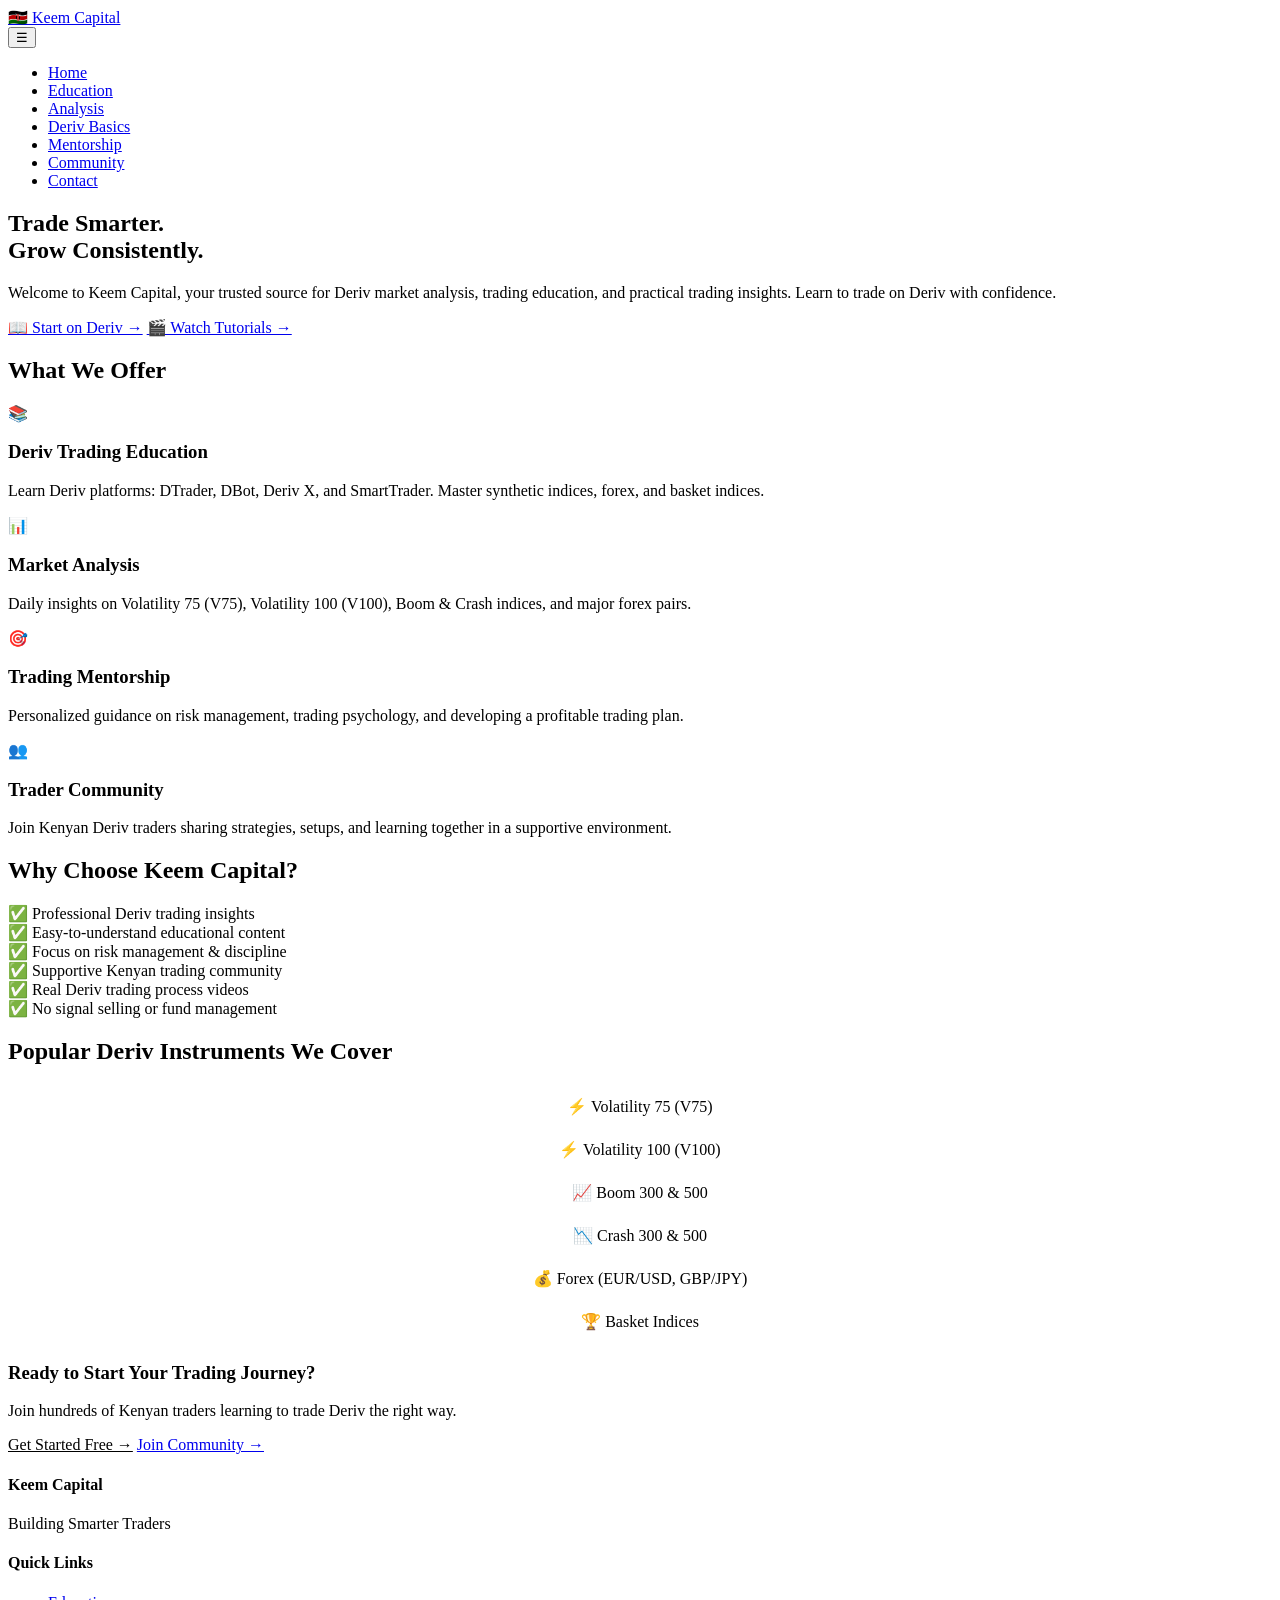
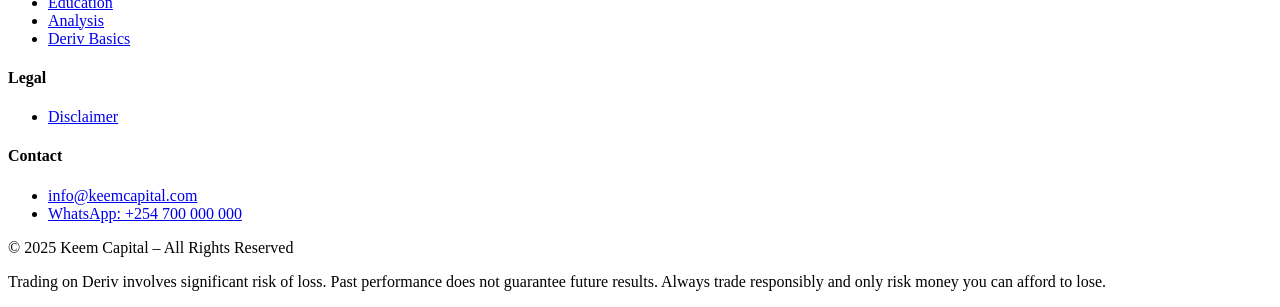
==== index.html @ cbdbe8ed "Create index.html" ====
<!DOCTYPE html>
<html lang="en">
<head>
    <meta charset="UTF-8">
    <meta name="viewport" content="width=device-width, initial-scale=1.0">
    <title>Keem Capital – Trade Smarter. Grow Consistently. | Deriv Trading Education Kenya</title>
    <meta name="description" content="Learn Deriv trading with Keem Capital. Market analysis, trading education, mentorship, and community for Kenyan traders.">
    <link rel="stylesheet" href="styles.css">
</head>
<body>
    <header>
        <div class="container header-flex">
            <div class="logo">
                <a href="index.html">🇰🇪 Keem Capital</a>
            </div>
            <button class="menu-toggle" aria-label="Menu">☰</button>
            <ul class="nav-links">
                <li><a href="index.html" class="active">Home</a></li>
                <li><a href="education.html">Education</a></li>
                <li><a href="market-analysis.html">Analysis</a></li>
                <li><a href="deriv-basics.html">Deriv Basics</a></li>
                <li><a href="mentorship.html">Mentorship</a></li>
                <li><a href="community.html">Community</a></li>
                <li><a href="contact.html">Contact</a></li>
            </ul>
        </div>
    </header>

    <main>
        <section class="hero">
            <div class="container">
                <h1>Trade Smarter.<br>Grow Consistently.</h1>
                <p>Welcome to Keem Capital, your trusted source for Deriv market analysis, trading education, and practical trading insights. Learn to trade on Deriv with confidence.</p>
                <div class="hero-buttons">
                    <a href="deriv-basics.html" class="btn">📖 Start on Deriv →</a>
                    <a href="education.html" class="btn btn-outline">🎬 Watch Tutorials →</a>
                </div>
            </div>
        </section>

        <section class="container">
            <h2 class="section-title">What We Offer</h2>
            <div class="grid">
                <div class="card">
                    <div class="card-icon">📚</div>
                    <h3>Deriv Trading Education</h3>
                    <p>Learn Deriv platforms: DTrader, DBot, Deriv X, and SmartTrader. Master synthetic indices, forex, and basket indices.</p>
                </div>
                <div class="card">
                    <div class="card-icon">📊</div>
                    <h3>Market Analysis</h3>
                    <p>Daily insights on Volatility 75 (V75), Volatility 100 (V100), Boom & Crash indices, and major forex pairs.</p>
                </div>
                <div class="card">
                    <div class="card-icon">🎯</div>
                    <h3>Trading Mentorship</h3>
                    <p>Personalized guidance on risk management, trading psychology, and developing a profitable trading plan.</p>
                </div>
                <div class="card">
                    <div class="card-icon">👥</div>
                    <h3>Trader Community</h3>
                    <p>Join Kenyan Deriv traders sharing strategies, setups, and learning together in a supportive environment.</p>
                </div>
            </div>
        </section>

        <section class="bg-light">
            <div class="container">
                <h2 class="section-title">Why Choose Keem Capital?</h2>
                <div class="features-grid">
                    <div class="feature">✅ Professional Deriv trading insights</div>
                    <div class="feature">✅ Easy-to-understand educational content</div>
                    <div class="feature">✅ Focus on risk management & discipline</div>
                    <div class="feature">✅ Supportive Kenyan trading community</div>
                    <div class="feature">✅ Real Deriv trading process videos</div>
                    <div class="feature">✅ No signal selling or fund management</div>
                </div>
            </div>
        </section>

        <section class="container">
            <h2 class="section-title">Popular Deriv Instruments We Cover</h2>
            <div class="grid" style="grid-template-columns: repeat(auto-fit, minmax(160px, 1fr)); gap: 1rem;">
                <div class="card-small" style="background: var(--bg-light); padding: 0.75rem; border-radius: 2rem; text-align: center;">⚡ Volatility 75 (V75)</div>
                <div class="card-small" style="background: var(--bg-light); padding: 0.75rem; border-radius: 2rem; text-align: center;">⚡ Volatility 100 (V100)</div>
                <div class="card-small" style="background: var(--bg-light); padding: 0.75rem; border-radius: 2rem; text-align: center;">📈 Boom 300 & 500</div>
                <div class="card-small" style="background: var(--bg-light); padding: 0.75rem; border-radius: 2rem; text-align: center;">📉 Crash 300 & 500</div>
                <div class="card-small" style="background: var(--bg-light); padding: 0.75rem; border-radius: 2rem; text-align: center;">💰 Forex (EUR/USD, GBP/JPY)</div>
                <div class="card-small" style="background: var(--bg-light); padding: 0.75rem; border-radius: 2rem; text-align: center;">🏆 Basket Indices</div>
            </div>
        </section>

        <section class="bg-light">
            <div class="container">
                <div class="cta-box" style="background: linear-gradient(135deg, var(--primary-dark), var(--primary));">
                    <h3>Ready to Start Your Trading Journey?</h3>
                    <p>Join hundreds of Kenyan traders learning to trade Deriv the right way.</p>
                    <div class="cta-buttons">
                        <a href="deriv-basics.html" class="btn" style="background: white; color: var(--primary-dark);">Get Started Free →</a>
                        <a href="community.html" class="btn btn-outline">Join Community →</a>
                    </div>
                </div>
            </div>
        </section>
    </main>

    <footer>
        <div class="container">
            <div class="footer-grid">
                <div>
                    <h4>Keem Capital</h4>
                    <p>Building Smarter Traders</p>
                </div>
                <div>
                    <h4>Quick Links</h4>
                    <ul>
                        <li><a href="education.html">Education</a></li>
                        <li><a href="market-analysis.html">Analysis</a></li>
                        <li><a href="deriv-basics.html">Deriv Basics</a></li>
                    </ul>
                </div>
                <div>
                    <h4>Legal</h4>
                    <ul>
                        <li><a href="disclaimer.html">Disclaimer</a></li>
                    </ul>
                </div>
                <div>
                    <h4>Contact</h4>
                    <ul>
                        <li><a href="mailto:info@keemcapital.com">info@keemcapital.com</a></li>
                        <li><a href="https://wa.me/254700000000">WhatsApp: +254 700 000 000</a></li>
                    </ul>
                </div>
            </div>
            <div class="footer-bottom">
                <p>&copy; 2025 Keem Capital – All Rights Reserved</p>
                <p class="disclaimer-small">Trading on Deriv involves significant risk of loss. Past performance does not guarantee future results. Always trade responsibly and only risk money you can afford to lose.</p>
            </div>
        </div>
    </footer>
    <script src="main.js"></script>
</body>
</html>
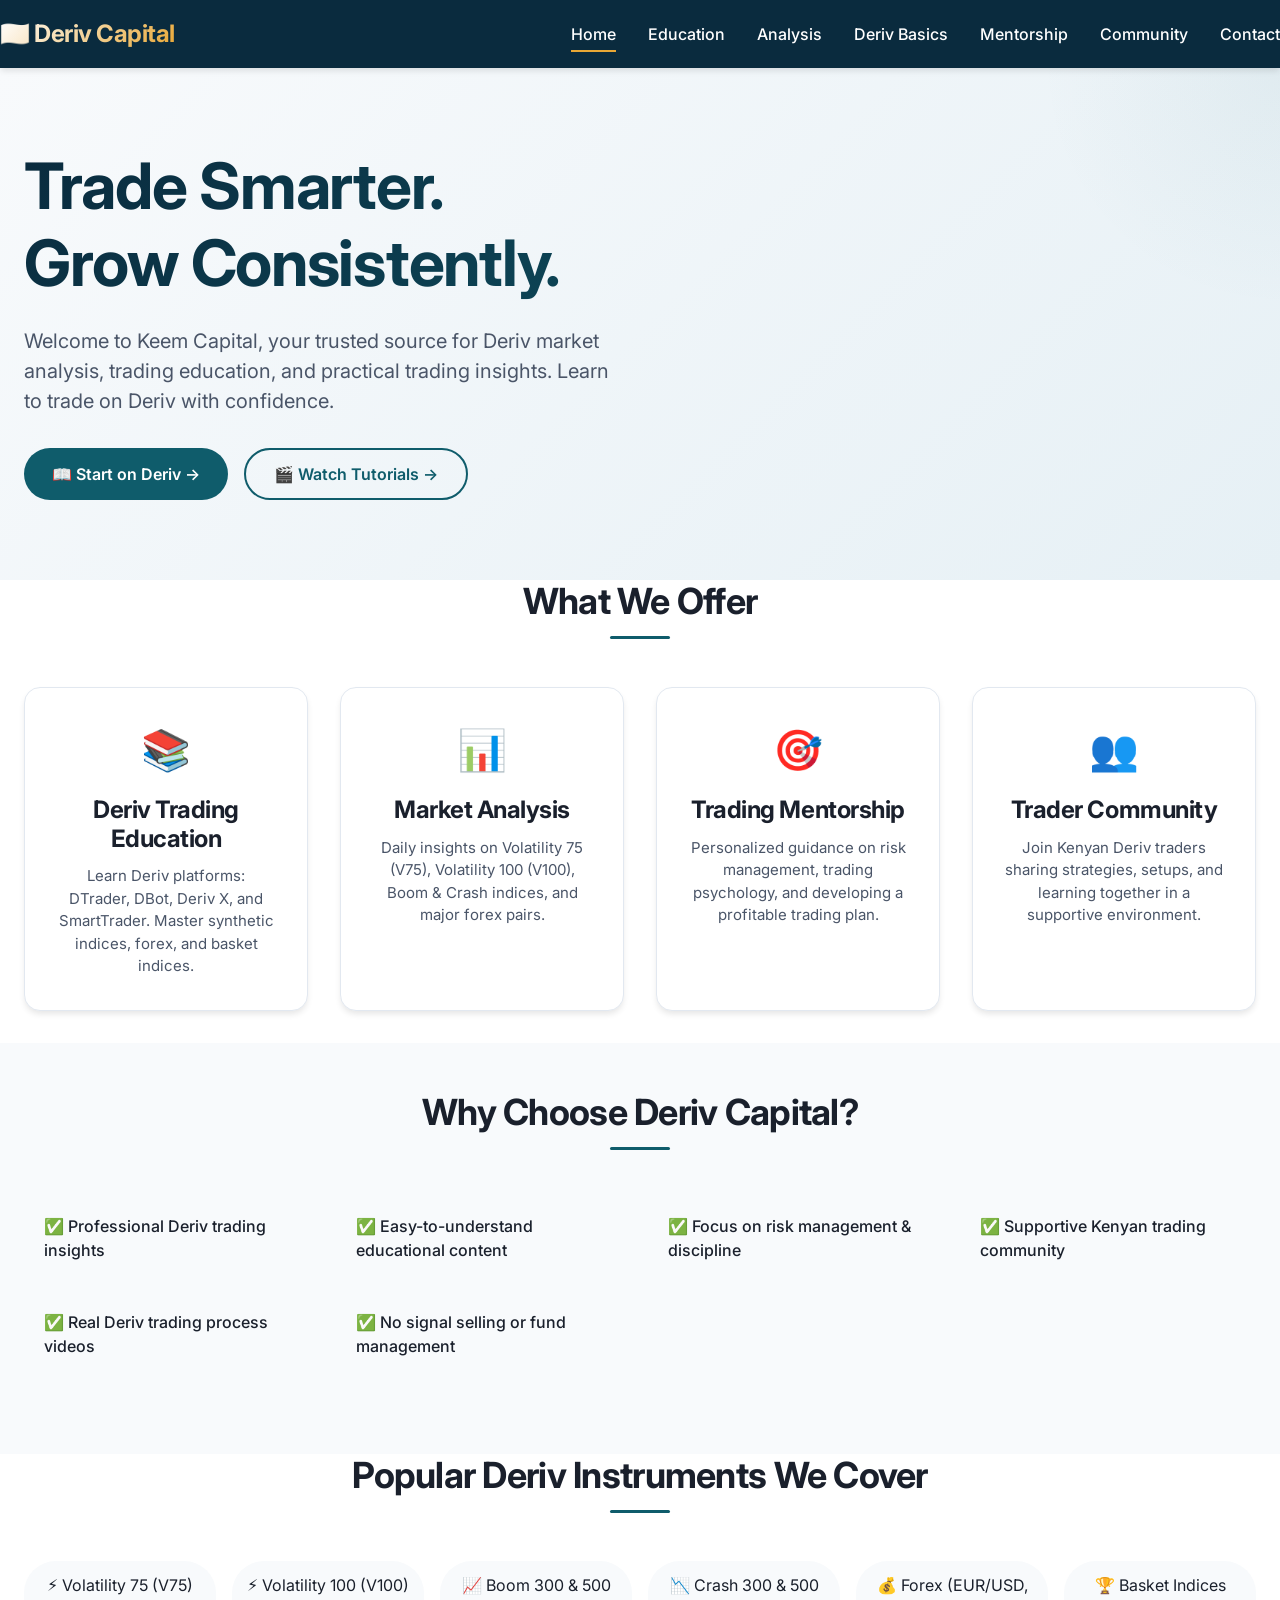
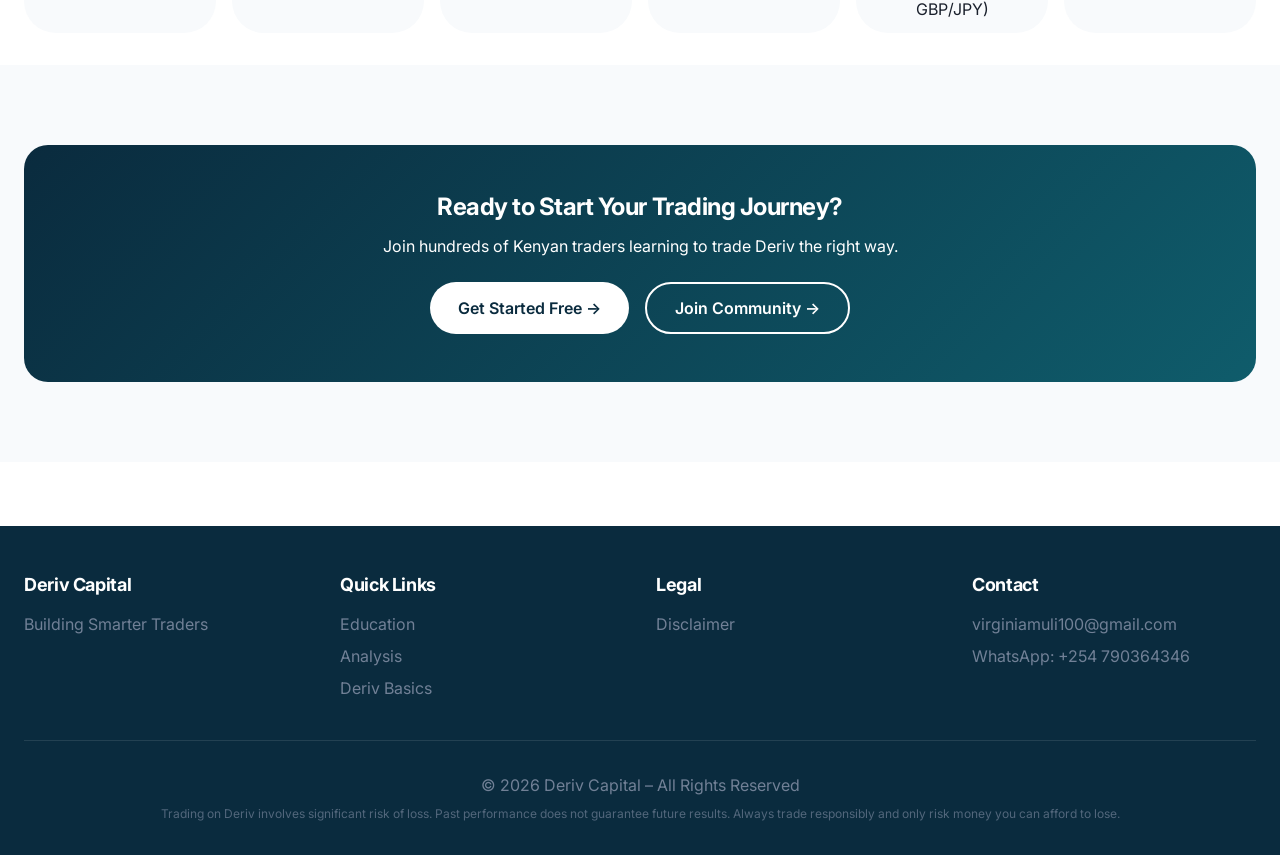
==== commit 23f40789: "Update index.html" ====
--- a/index.html
+++ b/index.html
@@ -3,7 +3,7 @@
 <head>
     <meta charset="UTF-8">
     <meta name="viewport" content="width=device-width, initial-scale=1.0">
-    <title>Keem Capital – Trade Smarter. Grow Consistently. | Deriv Trading Education Kenya</title>
+    <title>Deriv Capital – Trade Smarter. Grow Consistently. | Deriv Trading Education Kenya</title>
     <meta name="description" content="Learn Deriv trading with Keem Capital. Market analysis, trading education, mentorship, and community for Kenyan traders.">
     <link rel="stylesheet" href="styles.css">
 </head>
@@ -11,7 +11,7 @@
     <header>
         <div class="container header-flex">
             <div class="logo">
-                <a href="index.html">🇰🇪 Keem Capital</a>
+                <a href="index.html">🇰🇪 Deriv Capital</a>
             </div>
             <button class="menu-toggle" aria-label="Menu">☰</button>
             <ul class="nav-links">
@@ -66,7 +66,7 @@
 
         <section class="bg-light">
             <div class="container">
-                <h2 class="section-title">Why Choose Keem Capital?</h2>
+                <h2 class="section-title">Why Choose Deriv Capital?</h2>
                 <div class="features-grid">
                     <div class="feature">✅ Professional Deriv trading insights</div>
                     <div class="feature">✅ Easy-to-understand educational content</div>
@@ -108,7 +108,7 @@
         <div class="container">
             <div class="footer-grid">
                 <div>
-                    <h4>Keem Capital</h4>
+                    <h4>Deriv Capital</h4>
                     <p>Building Smarter Traders</p>
                 </div>
                 <div>
@@ -128,13 +128,13 @@
                 <div>
                     <h4>Contact</h4>
                     <ul>
-                        <li><a href="mailto:info@keemcapital.com">info@keemcapital.com</a></li>
-                        <li><a href="https://wa.me/254700000000">WhatsApp: +254 700 000 000</a></li>
+                        <li><a href="mailto:virginiamuli100@gmail.com">virginiamuli100@gmail.com</a></li>
+                        <li><a href="https://wa.me/254790364346">WhatsApp: +254 790364346</a></li>
                     </ul>
                 </div>
             </div>
             <div class="footer-bottom">
-                <p>&copy; 2025 Keem Capital – All Rights Reserved</p>
+                <p>&copy; 2026 Deriv Capital – All Rights Reserved</p>
                 <p class="disclaimer-small">Trading on Deriv involves significant risk of loss. Past performance does not guarantee future results. Always trade responsibly and only risk money you can afford to lose.</p>
             </div>
         </div>
--- a/styles.css
+++ b/styles.css
@@ -0,0 +1,988 @@
+/* ========================================
+   KEEM CAPITAL - COMPLETE STYLESHEET
+   Modern, Responsive, Offline-First Design
+   ======================================== */
+
+/* Import Google Fonts (works offline after first load) */
+@import url('https://fonts.googleapis.com/css2?family=Inter:opsz,wght@14..32,300;14..32,400;14..32,500;14..32,600;14..32,700&display=swap');
+
+/* CSS Variables */
+:root {
+    --primary-dark: #0a2b3e;
+    --primary: #0f5c6b;
+    --primary-light: #1a8a9e;
+    --secondary: #e8a735;
+    --accent: #2c3e50;
+    --text-dark: #1a202c;
+    --text-gray: #4a5568;
+    --text-light: #718096;
+    --bg-light: #f8fafc;
+    --bg-white: #ffffff;
+    --border: #e2e8f0;
+    --success: #10b981;
+    --warning: #f59e0b;
+    --danger: #ef4444;
+    --info: #3b82f6;
+    --shadow-sm: 0 1px 2px 0 rgb(0 0 0 / 0.05);
+    --shadow: 0 4px 6px -1px rgb(0 0 0 / 0.1);
+    --shadow-lg: 0 10px 15px -3px rgb(0 0 0 / 0.1);
+    --radius-sm: 0.5rem;
+    --radius: 1rem;
+    --radius-lg: 1.5rem;
+}
+
+* {
+    margin: 0;
+    padding: 0;
+    box-sizing: border-box;
+}
+
+body {
+    font-family: 'Inter', system-ui, -apple-system, sans-serif;
+    line-height: 1.5;
+    color: var(--text-dark);
+    background: var(--bg-white);
+    scroll-behavior: smooth;
+}
+
+.container {
+    max-width: 1280px;
+    margin: 0 auto;
+    padding: 0 1.5rem;
+}
+
+/* Typography */
+h1, h2, h3, h4 {
+    font-weight: 700;
+    line-height: 1.2;
+    letter-spacing: -0.02em;
+}
+
+h1 { font-size: clamp(2rem, 5vw, 3.5rem); margin-bottom: 1rem; }
+h2 { font-size: clamp(1.5rem, 4vw, 2.25rem); margin-bottom: 1rem; }
+h3 { font-size: clamp(1.25rem, 3vw, 1.5rem); margin-bottom: 0.75rem; }
+h4 { font-size: 1.125rem; margin-bottom: 0.5rem; }
+
+.section-title {
+    text-align: center;
+    margin-bottom: 3rem;
+    position: relative;
+    padding-bottom: 1rem;
+}
+
+.section-title::after {
+    content: '';
+    position: absolute;
+    bottom: 0;
+    left: 50%;
+    transform: translateX(-50%);
+    width: 60px;
+    height: 3px;
+    background: var(--primary);
+    border-radius: 3px;
+}
+
+.subtitle {
+    font-size: 1.125rem;
+    color: var(--text-gray);
+    margin-bottom: 2rem;
+    text-align: center;
+}
+
+/* Header & Navigation */
+header {
+    background: var(--primary-dark);
+    position: sticky;
+    top: 0;
+    z-index: 1000;
+    box-shadow: var(--shadow);
+}
+
+.header-flex {
+    display: flex;
+    justify-content: space-between;
+    align-items: center;
+    padding: 1rem 0;
+    flex-wrap: wrap;
+}
+
+.logo a {
+    color: white;
+    text-decoration: none;
+    font-size: 1.5rem;
+    font-weight: 700;
+    letter-spacing: -0.02em;
+    background: linear-gradient(135deg, #fff, var(--secondary));
+    -webkit-background-clip: text;
+    background-clip: text;
+    color: transparent;
+}
+
+.nav-links {
+    display: flex;
+    gap: 2rem;
+    list-style: none;
+}
+
+.nav-links a {
+    color: white;
+    text-decoration: none;
+    font-weight: 500;
+    transition: all 0.2s ease;
+    padding: 0.5rem 0;
+    position: relative;
+}
+
+.nav-links a::after {
+    content: '';
+    position: absolute;
+    bottom: 0;
+    left: 0;
+    width: 0;
+    height: 2px;
+    background: var(--secondary);
+    transition: width 0.2s ease;
+}
+
+.nav-links a:hover::after,
+.nav-links a.active::after {
+    width: 100%;
+}
+
+.nav-links a:hover {
+    color: var(--secondary);
+}
+
+.menu-toggle {
+    display: none;
+    background: none;
+    border: none;
+    color: white;
+    font-size: 1.75rem;
+    cursor: pointer;
+    transition: transform 0.2s;
+}
+
+.menu-toggle:hover {
+    transform: scale(1.1);
+}
+
+/* Buttons */
+.btn {
+    display: inline-flex;
+    align-items: center;
+    gap: 0.5rem;
+    background: var(--primary);
+    color: white;
+    padding: 0.75rem 1.75rem;
+    border-radius: 9999px;
+    text-decoration: none;
+    font-weight: 600;
+    transition: all 0.2s ease;
+    border: none;
+    cursor: pointer;
+}
+
+.btn:hover {
+    background: var(--primary-light);
+    transform: translateY(-2px);
+    box-shadow: var(--shadow-lg);
+}
+
+.btn-outline {
+    background: transparent;
+    border: 2px solid var(--primary);
+    color: var(--primary);
+}
+
+.btn-outline:hover {
+    background: var(--primary);
+    color: white;
+}
+
+.btn-small {
+    padding: 0.5rem 1.25rem;
+    font-size: 0.875rem;
+}
+
+/* Hero Section */
+.hero {
+    background: linear-gradient(135deg, var(--bg-light) 0%, #e6f0f5 100%);
+    padding: 5rem 0;
+    position: relative;
+    overflow: hidden;
+}
+
+.hero::before {
+    content: '';
+    position: absolute;
+    top: -50%;
+    right: -20%;
+    width: 500px;
+    height: 500px;
+    background: radial-gradient(circle, rgba(15,92,107,0.05) 0%, transparent 70%);
+    border-radius: 50%;
+}
+
+.hero .container {
+    position: relative;
+    z-index: 1;
+}
+
+.hero h1 {
+    font-size: clamp(2rem, 6vw, 4rem);
+    margin-bottom: 1.5rem;
+    background: linear-gradient(135deg, var(--primary-dark), var(--primary));
+    -webkit-background-clip: text;
+    background-clip: text;
+    color: transparent;
+}
+
+.hero p {
+    font-size: 1.25rem;
+    max-width: 600px;
+    margin-bottom: 2rem;
+    color: var(--text-gray);
+}
+
+.hero-buttons {
+    display: flex;
+    gap: 1rem;
+    flex-wrap: wrap;
+}
+
+/* Cards Grid */
+.grid {
+    display: grid;
+    grid-template-columns: repeat(auto-fit, minmax(280px, 1fr));
+    gap: 2rem;
+    margin: 2rem 0;
+}
+
+.card {
+    background: var(--bg-white);
+    padding: 2rem;
+    border-radius: var(--radius);
+    box-shadow: var(--shadow);
+    border: 1px solid var(--border);
+    transition: all 0.3s ease;
+    text-align: center;
+}
+
+.card:hover {
+    transform: translateY(-8px);
+    box-shadow: var(--shadow-lg);
+}
+
+.card-icon {
+    font-size: 2.5rem;
+    margin-bottom: 1rem;
+}
+
+.card h3 {
+    margin-bottom: 0.75rem;
+}
+
+.card p {
+    color: var(--text-gray);
+    font-size: 0.9375rem;
+}
+
+/* Features Grid */
+.features-grid {
+    display: grid;
+    grid-template-columns: repeat(auto-fit, minmax(250px, 1fr));
+    gap: 1rem;
+    margin: 2rem 0;
+}
+
+.feature {
+    background: var(--bg-light);
+    padding: 1rem 1.25rem;
+    border-radius: var(--radius-sm);
+    font-weight: 500;
+    display: flex;
+    align-items: center;
+    gap: 0.75rem;
+}
+
+/* Video Grid */
+.video-grid {
+    display: grid;
+    grid-template-columns: repeat(auto-fill, minmax(320px, 1fr));
+    gap: 2rem;
+    margin: 2rem 0;
+}
+
+.video-card {
+    background: var(--bg-white);
+    border-radius: var(--radius);
+    overflow: hidden;
+    box-shadow: var(--shadow);
+    transition: all 0.3s ease;
+    border: 1px solid var(--border);
+}
+
+.video-card:hover {
+    transform: translateY(-4px);
+    box-shadow: var(--shadow-lg);
+}
+
+.video-card iframe {
+    width: 100%;
+    aspect-ratio: 9 / 16;
+    border: none;
+    background: #000;
+}
+
+.video-card .caption {
+    padding: 1.25rem;
+}
+
+.video-card .caption strong {
+    display: block;
+    margin-bottom: 0.5rem;
+    color: var(--primary-dark);
+}
+
+.video-card .caption p {
+    font-size: 0.875rem;
+    color: var(--text-gray);
+}
+
+/* Blog Posts */
+.blog-list {
+    margin: 2rem 0;
+}
+
+.blog-post {
+    background: var(--bg-light);
+    padding: 1.5rem;
+    border-radius: var(--radius);
+    margin-bottom: 1.5rem;
+    border-left: 4px solid var(--primary);
+    transition: all 0.2s ease;
+}
+
+.blog-post:hover {
+    box-shadow: var(--shadow);
+}
+
+.post-date {
+    font-size: 0.75rem;
+    color: var(--text-light);
+    text-transform: uppercase;
+    letter-spacing: 1px;
+    margin-bottom: 0.5rem;
+}
+
+.post-tags {
+    display: flex;
+    gap: 0.5rem;
+    flex-wrap: wrap;
+    margin: 0.75rem 0;
+}
+
+.post-tags span {
+    background: var(--border);
+    padding: 0.25rem 0.75rem;
+    border-radius: 9999px;
+    font-size: 0.75rem;
+    font-weight: 500;
+}
+
+.read-more {
+    background: none;
+    border: none;
+    color: var(--primary);
+    font-weight: 600;
+    cursor: pointer;
+    padding: 0;
+    font-size: 0.875rem;
+}
+
+.full-content {
+    margin-top: 1rem;
+    padding-top: 1rem;
+    border-top: 1px solid var(--border);
+}
+
+/* Deriv Basics Page */
+.toc {
+    background: var(--bg-light);
+    padding: 1.5rem 2rem;
+    border-radius: var(--radius);
+    margin-bottom: 2rem;
+}
+
+.toc ul {
+    margin-left: 1.5rem;
+    margin-top: 0.5rem;
+}
+
+.toc a {
+    color: var(--primary);
+    text-decoration: none;
+}
+
+.instruments-guide,
+.compare {
+    display: grid;
+    grid-template-columns: repeat(auto-fit, minmax(280px, 1fr));
+    gap: 1.5rem;
+    margin: 2rem 0;
+}
+
+.instrument,
+.compare-card {
+    background: var(--bg-light);
+    padding: 1.5rem;
+    border-radius: var(--radius);
+    border: 1px solid var(--border);
+}
+
+.instrument ul,
+.compare-card ul {
+    margin-left: 1.25rem;
+    margin-top: 0.75rem;
+}
+
+.risk-rules {
+    margin: 2rem 0;
+}
+
+.rule {
+    display: flex;
+    align-items: flex-start;
+    gap: 1rem;
+    margin-bottom: 1rem;
+    padding: 1rem;
+    background: var(--bg-light);
+    border-radius: var(--radius-sm);
+}
+
+.rule-number {
+    background: var(--primary);
+    color: white;
+    width: 36px;
+    height: 36px;
+    border-radius: 50%;
+    display: flex;
+    align-items: center;
+    justify-content: center;
+    font-weight: bold;
+    flex-shrink: 0;
+}
+
+.steps {
+    margin: 2rem 0;
+}
+
+.step {
+    display: flex;
+    align-items: center;
+    gap: 1rem;
+    margin-bottom: 1rem;
+    padding: 1rem;
+    background: var(--bg-light);
+    border-radius: var(--radius-sm);
+}
+
+.step-num {
+    background: var(--primary-dark);
+    color: white;
+    width: 40px;
+    height: 40px;
+    border-radius: 50%;
+    display: flex;
+    align-items: center;
+    justify-content: center;
+    font-weight: bold;
+    font-size: 1.125rem;
+}
+
+/* Mentorship Page */
+.mentorship-grid {
+    display: grid;
+    grid-template-columns: 2fr 1fr;
+    gap: 2rem;
+    margin: 2rem 0;
+}
+
+.learning-list {
+    list-style: none;
+    margin: 1.5rem 0;
+}
+
+.learning-list li {
+    padding: 0.75rem 0;
+    border-bottom: 1px solid var(--border);
+    display: flex;
+    align-items: center;
+    gap: 0.75rem;
+}
+
+.format-boxes {
+    display: grid;
+    grid-template-columns: repeat(auto-fit, minmax(160px, 1fr));
+    gap: 1rem;
+    margin: 1.5rem 0;
+}
+
+.format {
+    background: var(--bg-light);
+    padding: 1.25rem;
+    border-radius: var(--radius-sm);
+    text-align: center;
+}
+
+.price-cards {
+    display: grid;
+    grid-template-columns: repeat(auto-fit, minmax(220px, 1fr));
+    gap: 1.5rem;
+    margin: 2rem 0;
+}
+
+.price-card {
+    background: var(--bg-light);
+    padding: 1.75rem;
+    border-radius: var(--radius);
+    text-align: center;
+    transition: all 0.3s ease;
+}
+
+.price-card:hover {
+    transform: translateY(-4px);
+}
+
+.price-card.featured {
+    border: 2px solid var(--primary);
+    background: linear-gradient(135deg, #fff, #f0fafc);
+    position: relative;
+}
+
+.price-card.featured::before {
+    content: 'BEST VALUE';
+    position: absolute;
+    top: -12px;
+    left: 50%;
+    transform: translateX(-50%);
+    background: var(--secondary);
+    color: var(--primary-dark);
+    padding: 0.25rem 1rem;
+    border-radius: 9999px;
+    font-size: 0.75rem;
+    font-weight: bold;
+}
+
+.price {
+    font-size: 2rem;
+    font-weight: 700;
+    color: var(--primary);
+    margin: 1rem 0;
+}
+
+.mentorship-sidebar {
+    background: var(--bg-light);
+    padding: 1.5rem;
+    border-radius: var(--radius);
+    align-self: start;
+    position: sticky;
+    top: 100px;
+}
+
+.testimonial {
+    font-style: italic;
+    padding: 1.25rem;
+    background: white;
+    border-radius: var(--radius-sm);
+    margin-bottom: 1.5rem;
+    border-left: 3px solid var(--primary);
+}
+
+.testimonial-author {
+    font-style: normal;
+    font-weight: 600;
+    margin-top: 0.75rem;
+    color: var(--primary);
+}
+
+.faq details {
+    margin-bottom: 0.75rem;
+    padding: 0.75rem;
+    background: white;
+    border-radius: var(--radius-sm);
+}
+
+.faq summary {
+    font-weight: 600;
+    cursor: pointer;
+}
+
+/* Community Page */
+.community-banner {
+    background: linear-gradient(135deg, var(--primary-dark), var(--primary));
+    color: white;
+    padding: 3rem 2rem;
+    border-radius: var(--radius-lg);
+    text-align: center;
+    margin: 2rem 0;
+}
+
+.community-platforms {
+    display: grid;
+    grid-template-columns: repeat(auto-fit, minmax(320px, 1fr));
+    gap: 2rem;
+    margin: 2rem 0;
+}
+
+.platform-card {
+    background: var(--bg-light);
+    padding: 2rem;
+    border-radius: var(--radius);
+    text-align: center;
+    transition: all 0.3s ease;
+}
+
+.platform-card:hover {
+    transform: translateY(-4px);
+    box-shadow: var(--shadow-lg);
+}
+
+.platform-icon {
+    font-size: 3rem;
+    margin-bottom: 1rem;
+}
+
+.platform-features {
+    display: flex;
+    flex-wrap: wrap;
+    gap: 0.5rem;
+    justify-content: center;
+    margin: 1.25rem 0;
+}
+
+.platform-features span {
+    background: white;
+    padding: 0.25rem 0.75rem;
+    border-radius: 9999px;
+    font-size: 0.75rem;
+    font-weight: 500;
+    color: var(--primary-dark);
+}
+
+.community-rules {
+    background: var(--bg-light);
+    padding: 2rem;
+    border-radius: var(--radius);
+    margin: 2rem 0;
+}
+
+.community-rules ul {
+    margin-left: 1.5rem;
+    margin-top: 1rem;
+}
+
+.community-rules li {
+    margin: 0.75rem 0;
+}
+
+/* Contact Page */
+.contact-grid {
+    display: grid;
+    grid-template-columns: 1fr 1fr;
+    gap: 2rem;
+    margin: 2rem 0;
+}
+
+.contact-info-box {
+    background: var(--bg-light);
+    padding: 2rem;
+    border-radius: var(--radius);
+}
+
+.contact-method {
+    display: flex;
+    gap: 1rem;
+    margin-bottom: 1.5rem;
+    padding-bottom: 1.5rem;
+    border-bottom: 1px solid var(--border);
+}
+
+.contact-method:last-child {
+    border-bottom: none;
+    margin-bottom: 0;
+    padding-bottom: 0;
+}
+
+.contact-icon {
+    font-size: 1.75rem;
+}
+
+.contact-note {
+    font-size: 0.75rem;
+    color: var(--text-light);
+    margin-top: 0.25rem;
+}
+
+.contact-form-box {
+    background: var(--bg-light);
+    padding: 2rem;
+    border-radius: var(--radius);
+}
+
+.contact-form-box input,
+.contact-form-box select,
+.contact-form-box textarea {
+    width: 100%;
+    padding: 0.875rem;
+    margin-bottom: 1rem;
+    border: 1px solid var(--border);
+    border-radius: var(--radius-sm);
+    font-family: inherit;
+    transition: border-color 0.2s;
+}
+
+.contact-form-box input:focus,
+.contact-form-box select:focus,
+.contact-form-box textarea:focus {
+    outline: none;
+    border-color: var(--primary);
+}
+
+.form-note {
+    font-size: 0.75rem;
+    color: var(--text-light);
+    text-align: center;
+    margin-top: 1rem;
+}
+
+/* Alerts */
+.alert {
+    padding: 1rem 1.25rem;
+    border-radius: var(--radius-sm);
+    margin: 1.5rem 0;
+    display: flex;
+    align-items: flex-start;
+    gap: 0.75rem;
+}
+
+.alert-info {
+    background: #e0f2fe;
+    border-left: 4px solid var(--info);
+}
+
+.alert-warning {
+    background: #fef3c7;
+    border-left: 4px solid var(--warning);
+}
+
+.alert-success {
+    background: #d1fae5;
+    border-left: 4px solid var(--success);
+}
+
+/* CTA Box */
+.cta-box {
+    text-align: center;
+    background: linear-gradient(135deg, var(--primary-dark), var(--primary));
+    color: white;
+    padding: 3rem 2rem;
+    border-radius: var(--radius-lg);
+    margin: 2rem 0;
+}
+
+.cta-box h3 {
+    color: white;
+}
+
+.cta-buttons {
+    display: flex;
+    gap: 1rem;
+    justify-content: center;
+    flex-wrap: wrap;
+    margin-top: 1.5rem;
+}
+
+.cta-box .btn-outline {
+    border-color: white;
+    color: white;
+}
+
+.cta-box .btn-outline:hover {
+    background: white;
+    color: var(--primary);
+}
+
+/* Disclaimer Page */
+.legal-page {
+    max-width: 900px;
+}
+
+.legal-page section {
+    margin-bottom: 2rem;
+}
+
+.legal-page h2 {
+    font-size: 1.5rem;
+    margin-bottom: 1rem;
+}
+
+.risk-box {
+    background: var(--warning);
+    color: var(--primary-dark);
+    padding: 1rem;
+    border-radius: var(--radius-sm);
+    margin: 1rem 0;
+    font-weight: 500;
+}
+
+.acknowledge {
+    background: var(--bg-light);
+    padding: 1.5rem;
+    border-radius: var(--radius);
+    text-align: center;
+    margin-top: 2rem;
+}
+
+/* Footer */
+footer {
+    background: var(--primary-dark);
+    color: var(--text-light);
+    padding: 3rem 0 2rem;
+    margin-top: 4rem;
+}
+
+.footer-grid {
+    display: grid;
+    grid-template-columns: repeat(auto-fit, minmax(200px, 1fr));
+    gap: 2rem;
+    margin-bottom: 2rem;
+}
+
+.footer-grid h4 {
+    color: white;
+    margin-bottom: 1rem;
+}
+
+.footer-grid ul {
+    list-style: none;
+}
+
+.footer-grid li {
+    margin-bottom: 0.5rem;
+}
+
+.footer-grid a {
+    color: var(--text-light);
+    text-decoration: none;
+    transition: color 0.2s;
+}
+
+.footer-grid a:hover {
+    color: var(--secondary);
+}
+
+.footer-bottom {
+    text-align: center;
+    padding-top: 2rem;
+    border-top: 1px solid rgba(255,255,255,0.1);
+}
+
+.disclaimer-small {
+    font-size: 0.75rem;
+    opacity: 0.7;
+    margin-top: 0.5rem;
+}
+
+/* Background variations */
+.bg-light {
+    background: var(--bg-light);
+    padding: 3rem 0;
+}
+
+/* Responsive Design */
+@media (max-width: 768px) {
+    .container {
+        padding: 0 1rem;
+    }
+    
+    .menu-toggle {
+        display: block;
+    }
+    
+    .nav-links {
+        display: none;
+        width: 100%;
+        flex-direction: column;
+        gap: 1rem;
+        padding: 1rem 0;
+        text-align: center;
+    }
+    
+    .nav-links.show {
+        display: flex;
+    }
+    
+    .mentorship-grid,
+    .contact-grid {
+        grid-template-columns: 1fr;
+    }
+    
+    .hero {
+        padding: 3rem 0;
+        text-align: center;
+    }
+    
+    .hero p {
+        margin-left: auto;
+        margin-right: auto;
+    }
+    
+    .hero-buttons {
+        justify-content: center;
+    }
+    
+    .video-grid {
+        grid-template-columns: 1fr;
+    }
+    
+    .price-cards {
+        grid-template-columns: 1fr;
+    }
+    
+    .feature {
+        font-size: 0.875rem;
+    }
+}
+
+@media (max-width: 480px) {
+    .btn {
+        padding: 0.6rem 1.25rem;
+        font-size: 0.875rem;
+    }
+    
+    .card {
+        padding: 1.25rem;
+    }
+    
+    .section-title {
+        margin-bottom: 2rem;
+    }
+}
+
+/* Animation Classes */
+@keyframes fadeInUp {
+    from {
+        opacity: 0;
+        transform: translateY(20px);
+    }
+    to {
+        opacity: 1;
+        transform: translateY(0);
+    }
+}
+
+.card, .video-card, .blog-post {
+    animation: fadeInUp 0.5s ease forwards;
+}
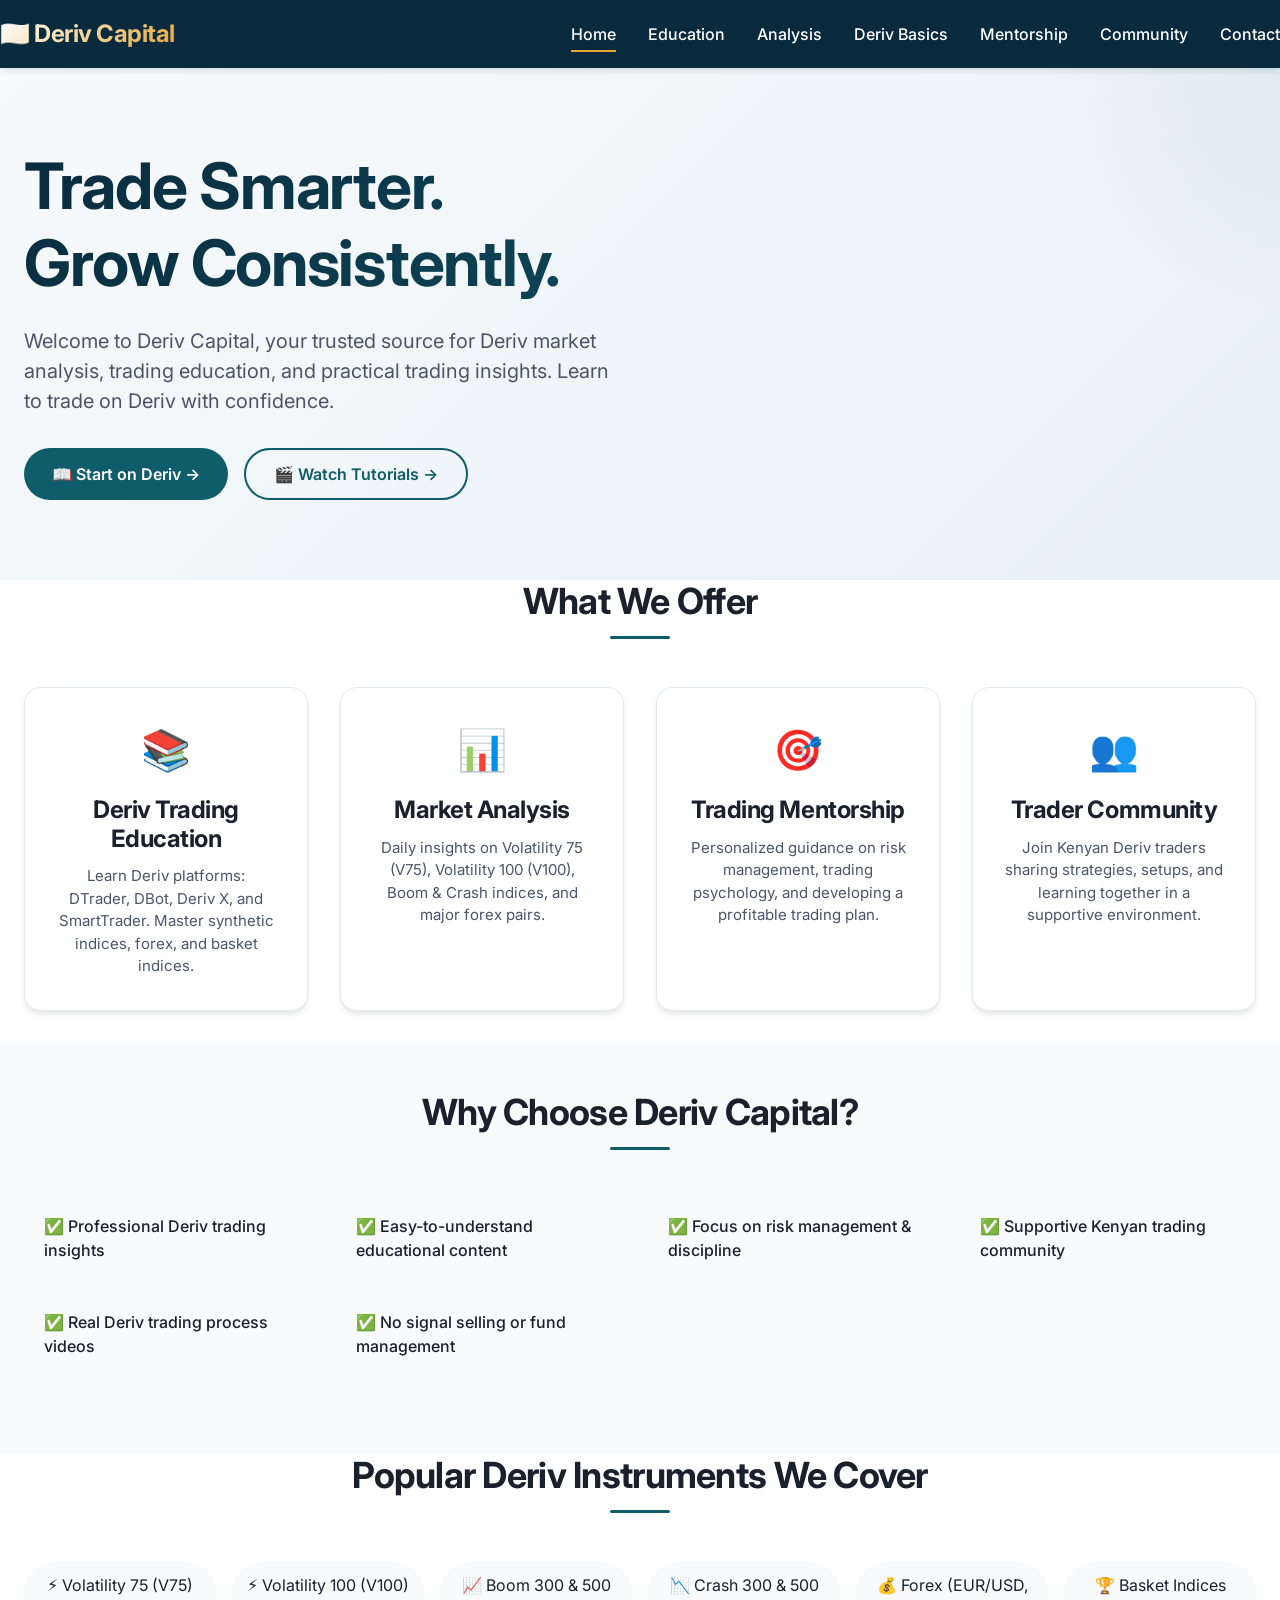
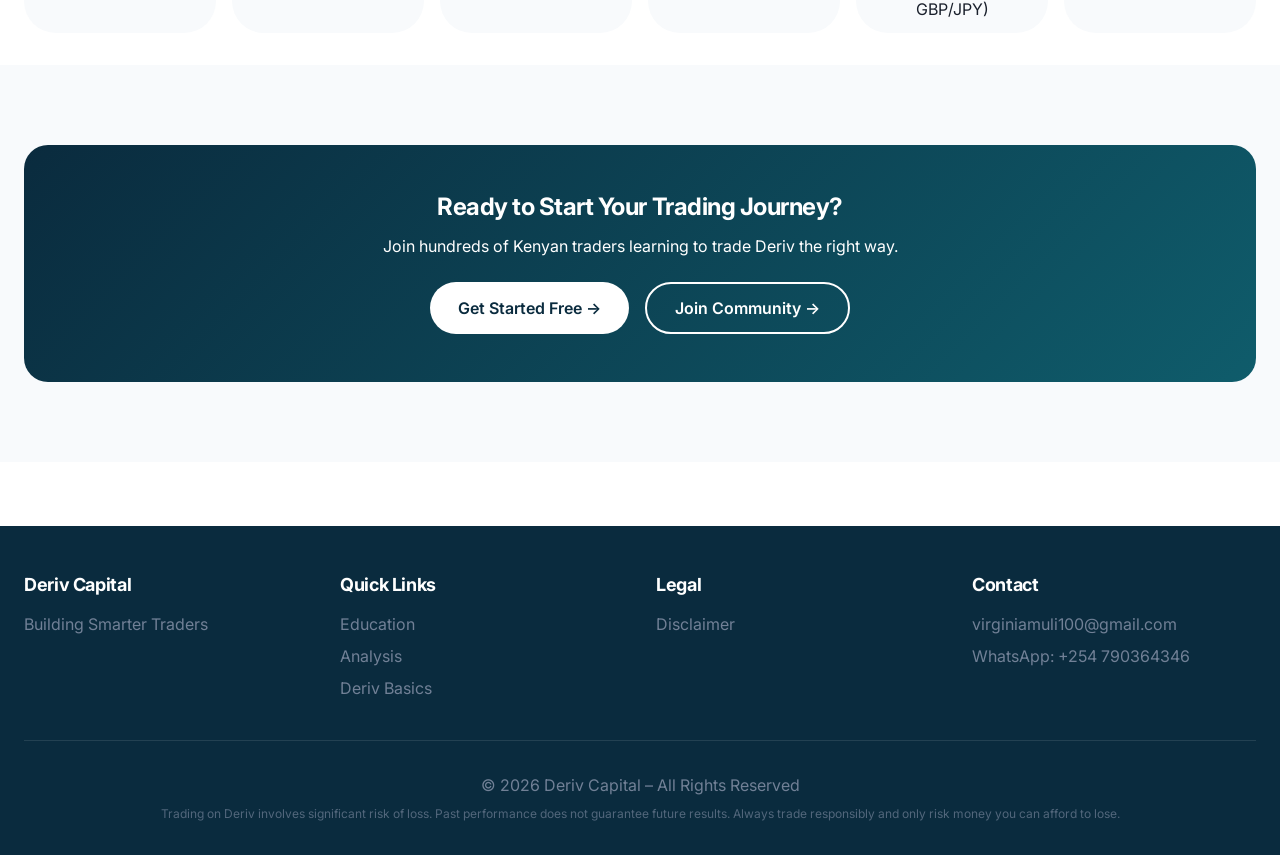
==== commit 4331abf6: "Update index.html" ====
--- a/index.html
+++ b/index.html
@@ -30,7 +30,7 @@
         <section class="hero">
             <div class="container">
                 <h1>Trade Smarter.<br>Grow Consistently.</h1>
-                <p>Welcome to Keem Capital, your trusted source for Deriv market analysis, trading education, and practical trading insights. Learn to trade on Deriv with confidence.</p>
+                <p>Welcome to Deriv Capital, your trusted source for Deriv market analysis, trading education, and practical trading insights. Learn to trade on Deriv with confidence.</p>
                 <div class="hero-buttons">
                     <a href="deriv-basics.html" class="btn">📖 Start on Deriv →</a>
                     <a href="education.html" class="btn btn-outline">🎬 Watch Tutorials →</a>
--- a/styles.css
+++ b/styles.css
@@ -1,12 +1,6 @@
-/* ========================================
-   KEEM CAPITAL - COMPLETE STYLESHEET
-   Modern, Responsive, Offline-First Design
-   ======================================== */
-
-/* Import Google Fonts (works offline after first load) */
+
 @import url('https://fonts.googleapis.com/css2?family=Inter:opsz,wght@14..32,300;14..32,400;14..32,500;14..32,600;14..32,700&display=swap');
 
-/* CSS Variables */
 :root {
     --primary-dark: #0a2b3e;
     --primary: #0f5c6b;
@@ -51,7 +45,7 @@
     padding: 0 1.5rem;
 }
 
-/* Typography */
+
 h1, h2, h3, h4 {
     font-weight: 700;
     line-height: 1.2;
@@ -89,7 +83,6 @@
     text-align: center;
 }
 
-/* Header & Navigation */
 header {
     background: var(--primary-dark);
     position: sticky;
@@ -167,7 +160,7 @@
     transform: scale(1.1);
 }
 
-/* Buttons */
+
 .btn {
     display: inline-flex;
     align-items: center;
@@ -205,7 +198,7 @@
     font-size: 0.875rem;
 }
 
-/* Hero Section */
+
 .hero {
     background: linear-gradient(135deg, var(--bg-light) 0%, #e6f0f5 100%);
     padding: 5rem 0;
@@ -251,7 +244,7 @@
     flex-wrap: wrap;
 }
 
-/* Cards Grid */
+
 .grid {
     display: grid;
     grid-template-columns: repeat(auto-fit, minmax(280px, 1fr));
@@ -288,7 +281,7 @@
     font-size: 0.9375rem;
 }
 
-/* Features Grid */
+
 .features-grid {
     display: grid;
     grid-template-columns: repeat(auto-fit, minmax(250px, 1fr));
@@ -306,7 +299,7 @@
     gap: 0.75rem;
 }
 
-/* Video Grid */
+
 .video-grid {
     display: grid;
     grid-template-columns: repeat(auto-fill, minmax(320px, 1fr));
@@ -350,7 +343,7 @@
     color: var(--text-gray);
 }
 
-/* Blog Posts */
+
 .blog-list {
     margin: 2rem 0;
 }
@@ -407,7 +400,6 @@
     border-top: 1px solid var(--border);
 }
 
-/* Deriv Basics Page */
 .toc {
     background: var(--bg-light);
     padding: 1.5rem 2rem;
@@ -501,7 +493,7 @@
     font-size: 1.125rem;
 }
 
-/* Mentorship Page */
+
 .mentorship-grid {
     display: grid;
     grid-template-columns: 2fr 1fr;
@@ -619,7 +611,7 @@
     cursor: pointer;
 }
 
-/* Community Page */
+
 .community-banner {
     background: linear-gradient(135deg, var(--primary-dark), var(--primary));
     color: white;
@@ -687,7 +679,7 @@
     margin: 0.75rem 0;
 }
 
-/* Contact Page */
+
 .contact-grid {
     display: grid;
     grid-template-columns: 1fr 1fr;
@@ -757,7 +749,7 @@
     margin-top: 1rem;
 }
 
-/* Alerts */
+
 .alert {
     padding: 1rem 1.25rem;
     border-radius: var(--radius-sm);
@@ -782,7 +774,7 @@
     border-left: 4px solid var(--success);
 }
 
-/* CTA Box */
+
 .cta-box {
     text-align: center;
     background: linear-gradient(135deg, var(--primary-dark), var(--primary));
@@ -814,7 +806,7 @@
     color: var(--primary);
 }
 
-/* Disclaimer Page */
+
 .legal-page {
     max-width: 900px;
 }
@@ -845,7 +837,7 @@
     margin-top: 2rem;
 }
 
-/* Footer */
+
 footer {
     background: var(--primary-dark);
     color: var(--text-light);
@@ -895,13 +887,13 @@
     margin-top: 0.5rem;
 }
 
-/* Background variations */
+
 .bg-light {
     background: var(--bg-light);
     padding: 3rem 0;
 }
 
-/* Responsive Design */
+
 @media (max-width: 768px) {
     .container {
         padding: 0 1rem;
@@ -971,7 +963,7 @@
     }
 }
 
-/* Animation Classes */
+
 @keyframes fadeInUp {
     from {
         opacity: 0;
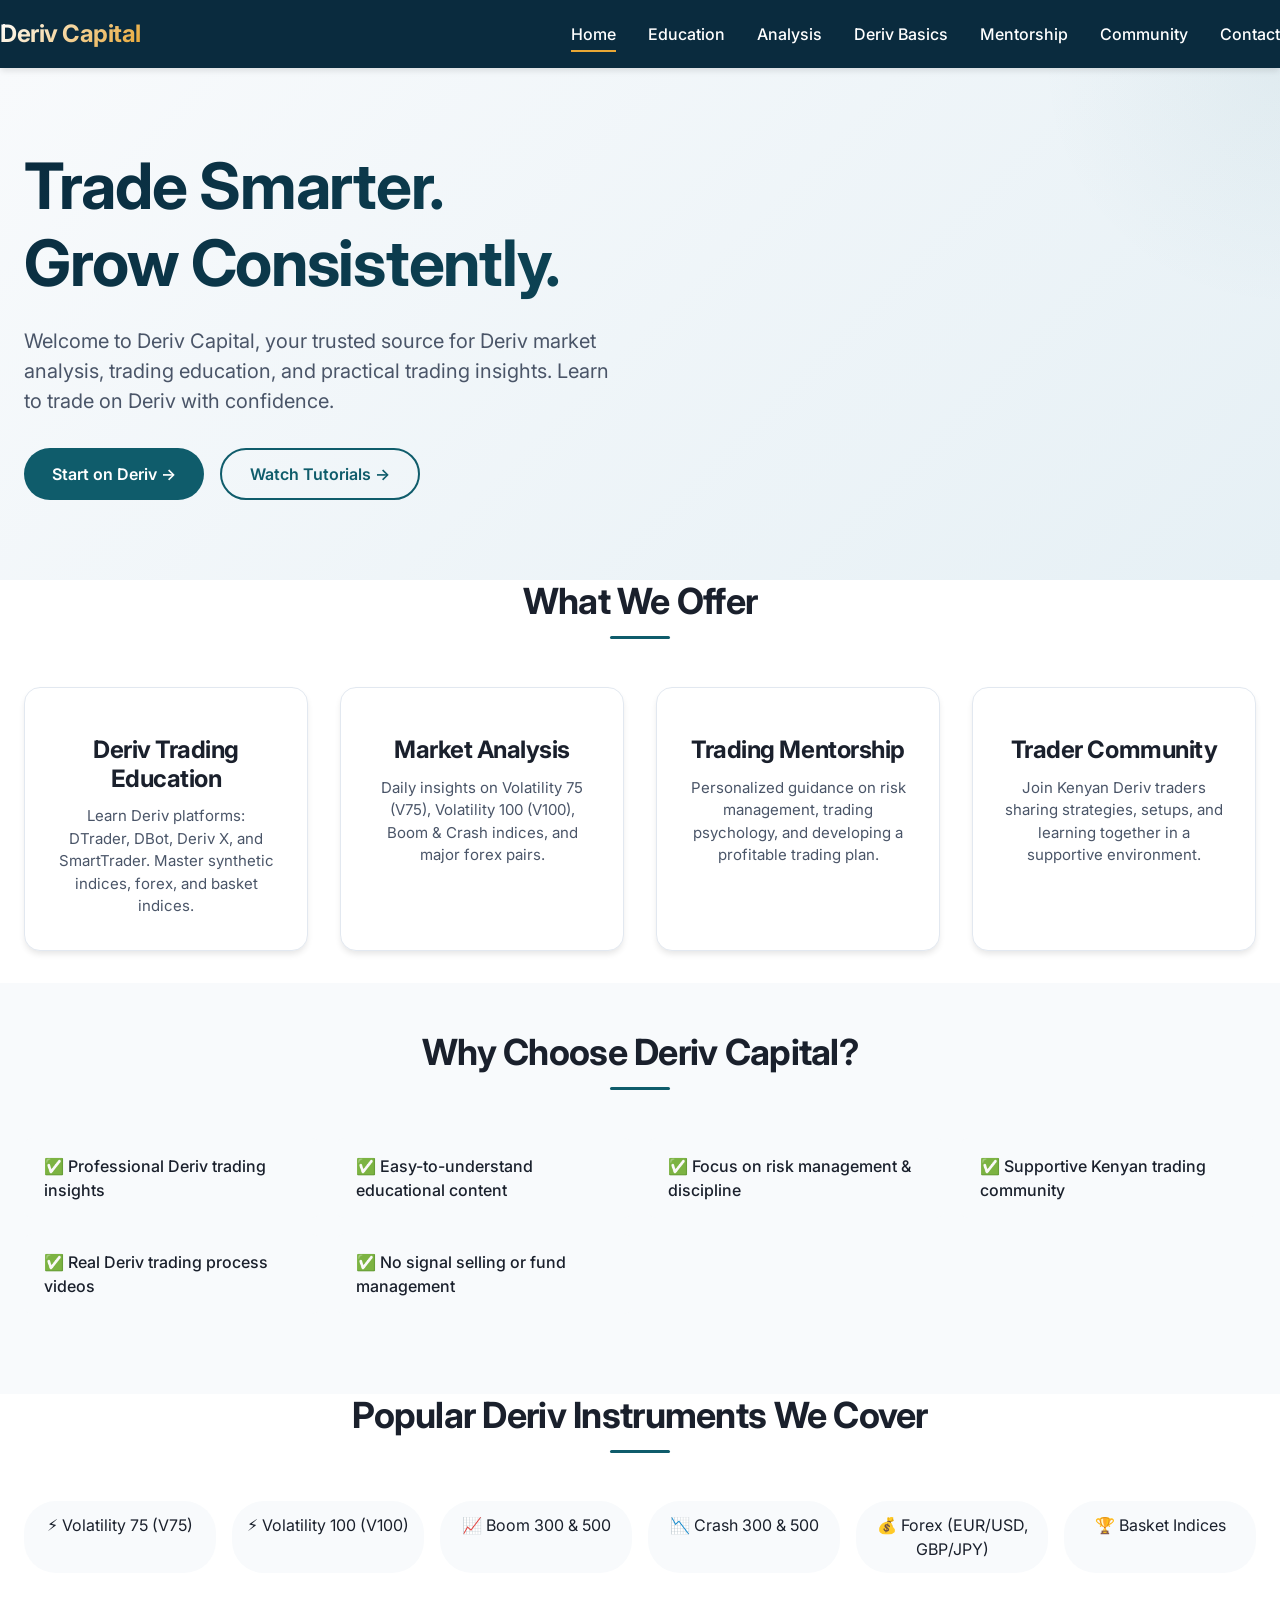
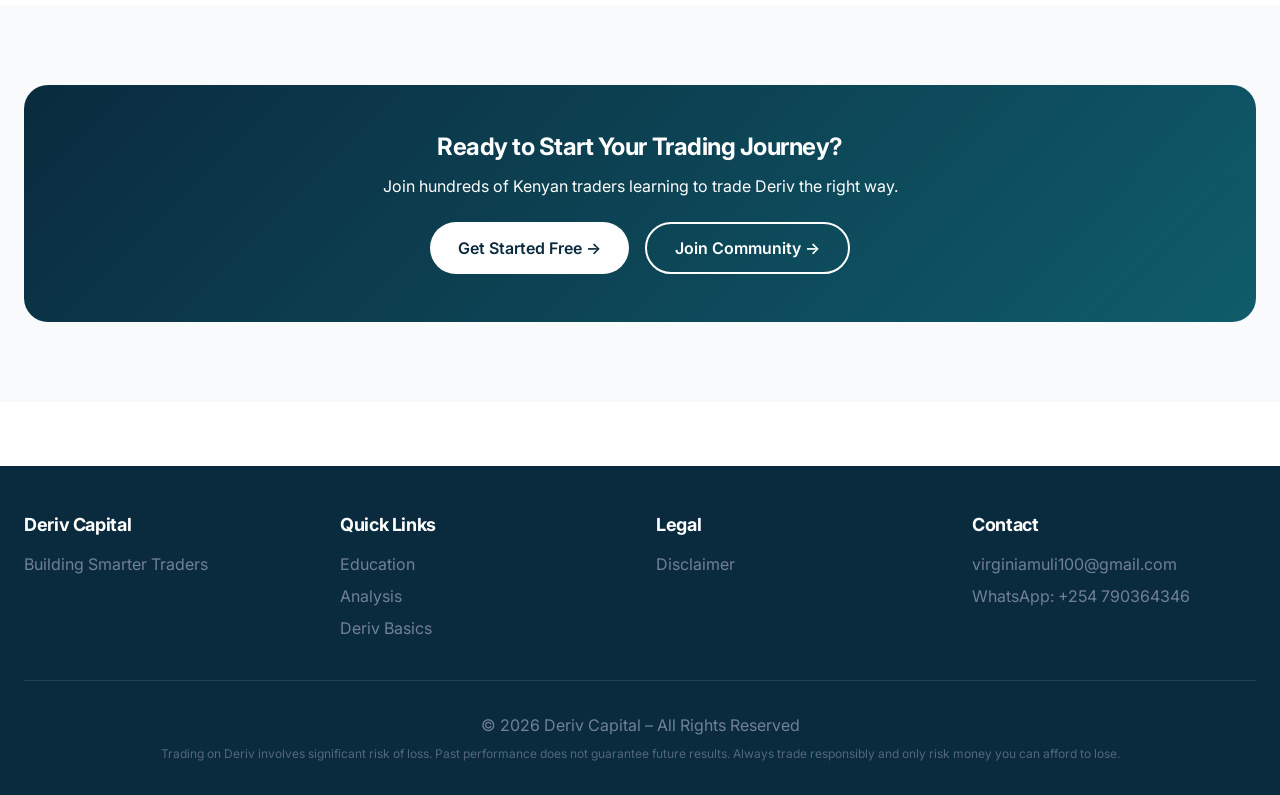
==== commit a215fa70: "Update index.html" ====
--- a/index.html
+++ b/index.html
@@ -4,14 +4,14 @@
     <meta charset="UTF-8">
     <meta name="viewport" content="width=device-width, initial-scale=1.0">
     <title>Deriv Capital – Trade Smarter. Grow Consistently. | Deriv Trading Education Kenya</title>
-    <meta name="description" content="Learn Deriv trading with Keem Capital. Market analysis, trading education, mentorship, and community for Kenyan traders.">
+    <meta name="description" content="Learn Deriv trading with Deriv Capital. Market analysis, trading education, mentorship, and community for Kenyan traders.">
     <link rel="stylesheet" href="styles.css">
 </head>
 <body>
     <header>
         <div class="container header-flex">
             <div class="logo">
-                <a href="index.html">🇰🇪 Deriv Capital</a>
+                <a href="index.html"> Deriv Capital</a>
             </div>
             <button class="menu-toggle" aria-label="Menu">☰</button>
             <ul class="nav-links">
@@ -32,8 +32,8 @@
                 <h1>Trade Smarter.<br>Grow Consistently.</h1>
                 <p>Welcome to Deriv Capital, your trusted source for Deriv market analysis, trading education, and practical trading insights. Learn to trade on Deriv with confidence.</p>
                 <div class="hero-buttons">
-                    <a href="deriv-basics.html" class="btn">📖 Start on Deriv →</a>
-                    <a href="education.html" class="btn btn-outline">🎬 Watch Tutorials →</a>
+                    <a href="deriv-basics.html" class="btn"> Start on Deriv →</a>
+                    <a href="education.html" class="btn btn-outline">Watch Tutorials →</a>
                 </div>
             </div>
         </section>
@@ -42,22 +42,22 @@
             <h2 class="section-title">What We Offer</h2>
             <div class="grid">
                 <div class="card">
-                    <div class="card-icon">📚</div>
+                    <div class="card-icon"></div>
                     <h3>Deriv Trading Education</h3>
                     <p>Learn Deriv platforms: DTrader, DBot, Deriv X, and SmartTrader. Master synthetic indices, forex, and basket indices.</p>
                 </div>
                 <div class="card">
-                    <div class="card-icon">📊</div>
+                    <div class="card-icon"></div>
                     <h3>Market Analysis</h3>
                     <p>Daily insights on Volatility 75 (V75), Volatility 100 (V100), Boom & Crash indices, and major forex pairs.</p>
                 </div>
                 <div class="card">
-                    <div class="card-icon">🎯</div>
+                    <div class="card-icon"></div>
                     <h3>Trading Mentorship</h3>
                     <p>Personalized guidance on risk management, trading psychology, and developing a profitable trading plan.</p>
                 </div>
                 <div class="card">
-                    <div class="card-icon">👥</div>
+                    <div class="card-icon"></div>
                     <h3>Trader Community</h3>
                     <p>Join Kenyan Deriv traders sharing strategies, setups, and learning together in a supportive environment.</p>
                 </div>
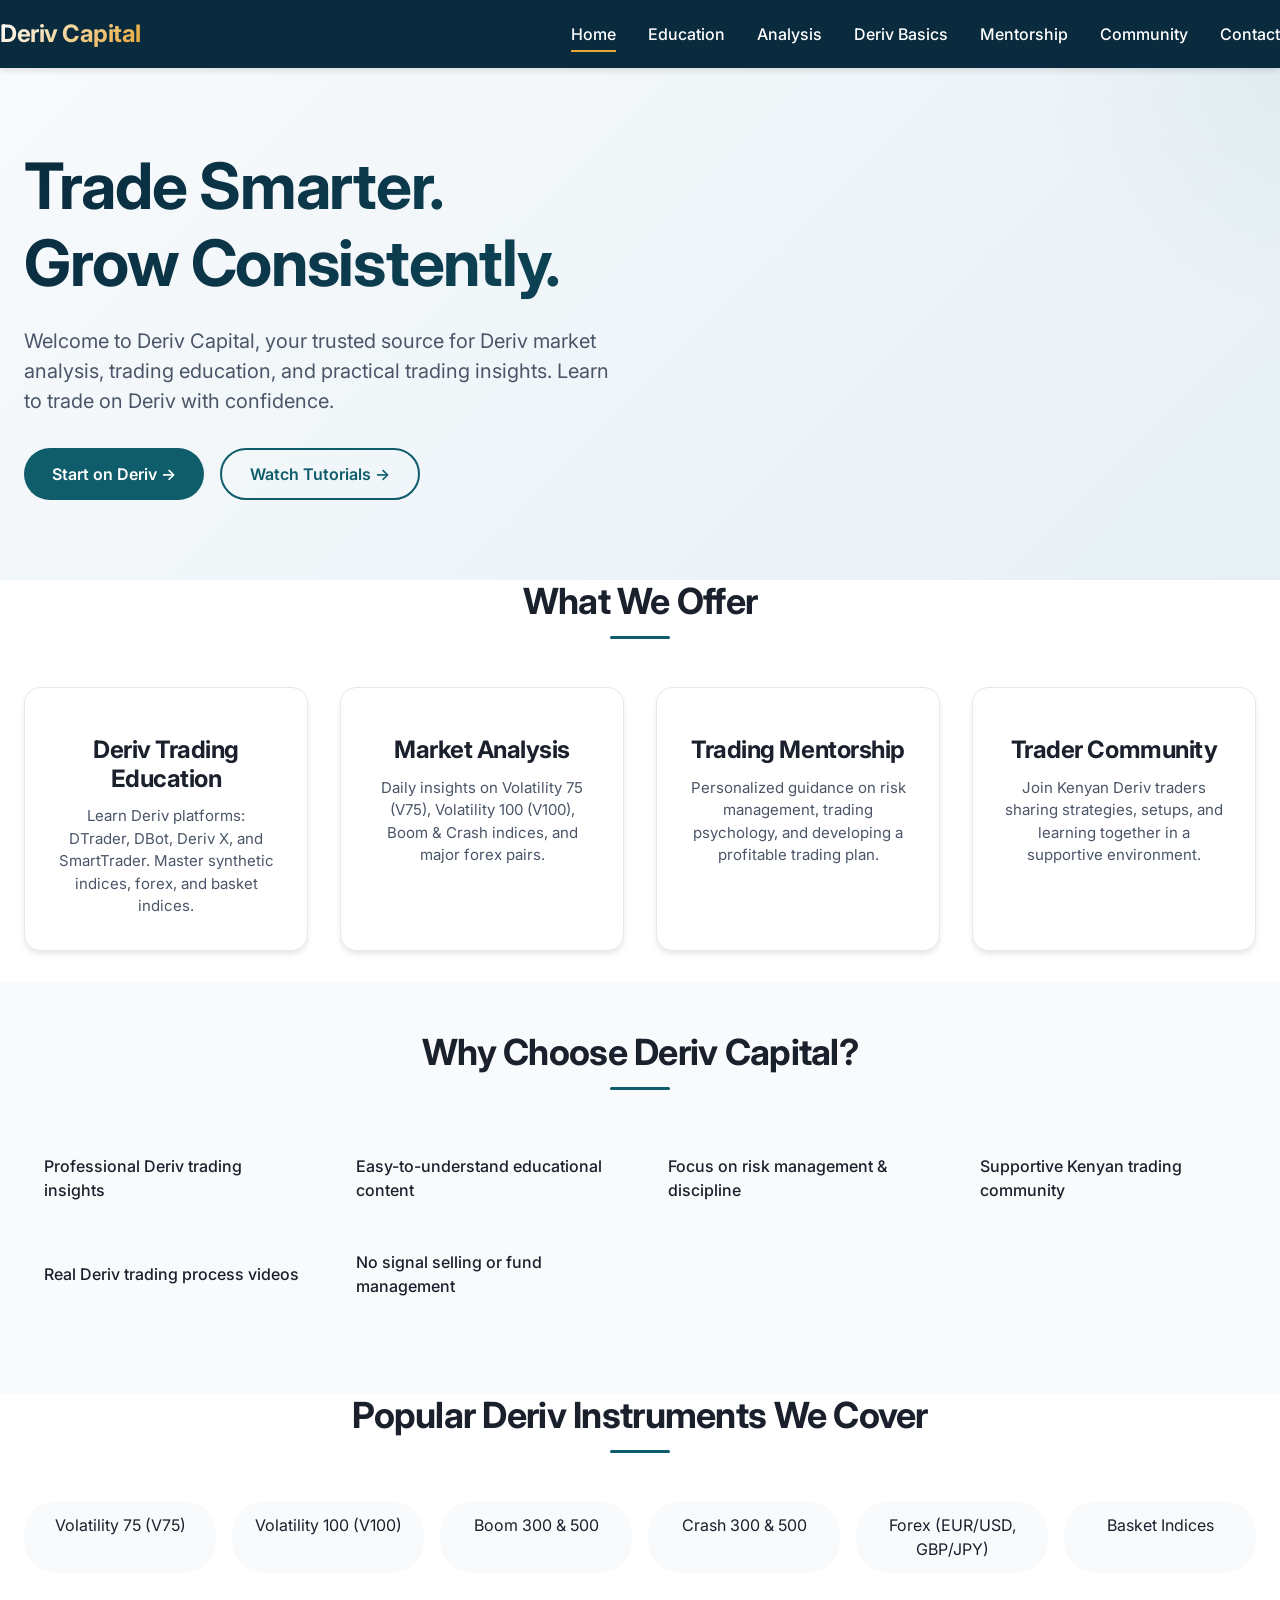
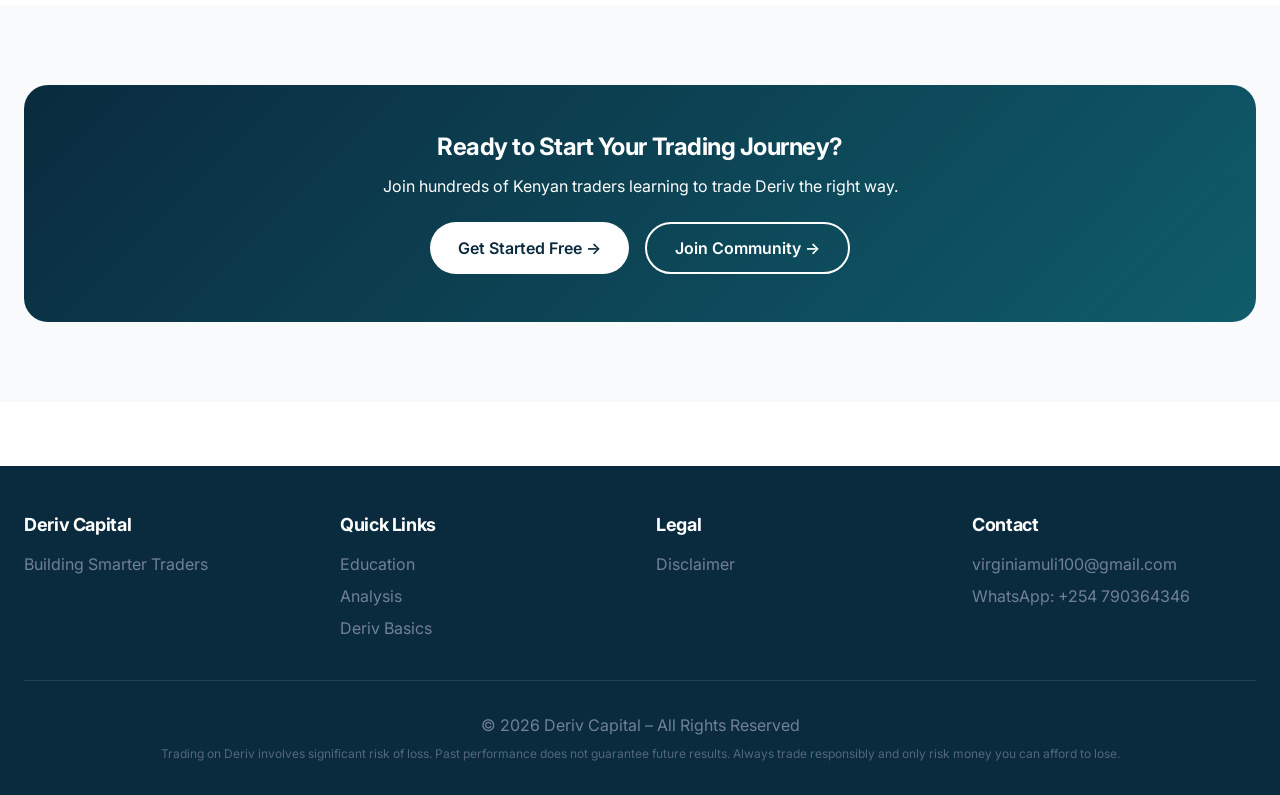
==== commit c5a805a1: "Update index.html" ====
--- a/index.html
+++ b/index.html
@@ -68,12 +68,12 @@
             <div class="container">
                 <h2 class="section-title">Why Choose Deriv Capital?</h2>
                 <div class="features-grid">
-                    <div class="feature">✅ Professional Deriv trading insights</div>
-                    <div class="feature">✅ Easy-to-understand educational content</div>
-                    <div class="feature">✅ Focus on risk management & discipline</div>
-                    <div class="feature">✅ Supportive Kenyan trading community</div>
-                    <div class="feature">✅ Real Deriv trading process videos</div>
-                    <div class="feature">✅ No signal selling or fund management</div>
+                    <div class="feature"> Professional Deriv trading insights</div>
+                    <div class="feature"> Easy-to-understand educational content</div>
+                    <div class="feature"> Focus on risk management & discipline</div>
+                    <div class="feature"> Supportive Kenyan trading community</div>
+                    <div class="feature"> Real Deriv trading process videos</div>
+                    <div class="feature"> No signal selling or fund management</div>
                 </div>
             </div>
         </section>
@@ -81,12 +81,12 @@
         <section class="container">
             <h2 class="section-title">Popular Deriv Instruments We Cover</h2>
             <div class="grid" style="grid-template-columns: repeat(auto-fit, minmax(160px, 1fr)); gap: 1rem;">
-                <div class="card-small" style="background: var(--bg-light); padding: 0.75rem; border-radius: 2rem; text-align: center;">⚡ Volatility 75 (V75)</div>
-                <div class="card-small" style="background: var(--bg-light); padding: 0.75rem; border-radius: 2rem; text-align: center;">⚡ Volatility 100 (V100)</div>
-                <div class="card-small" style="background: var(--bg-light); padding: 0.75rem; border-radius: 2rem; text-align: center;">📈 Boom 300 & 500</div>
-                <div class="card-small" style="background: var(--bg-light); padding: 0.75rem; border-radius: 2rem; text-align: center;">📉 Crash 300 & 500</div>
-                <div class="card-small" style="background: var(--bg-light); padding: 0.75rem; border-radius: 2rem; text-align: center;">💰 Forex (EUR/USD, GBP/JPY)</div>
-                <div class="card-small" style="background: var(--bg-light); padding: 0.75rem; border-radius: 2rem; text-align: center;">🏆 Basket Indices</div>
+                <div class="card-small" style="background: var(--bg-light); padding: 0.75rem; border-radius: 2rem; text-align: center;"> Volatility 75 (V75)</div>
+                <div class="card-small" style="background: var(--bg-light); padding: 0.75rem; border-radius: 2rem; text-align: center;"> Volatility 100 (V100)</div>
+                <div class="card-small" style="background: var(--bg-light); padding: 0.75rem; border-radius: 2rem; text-align: center;"> Boom 300 & 500</div>
+                <div class="card-small" style="background: var(--bg-light); padding: 0.75rem; border-radius: 2rem; text-align: center;"> Crash 300 & 500</div>
+                <div class="card-small" style="background: var(--bg-light); padding: 0.75rem; border-radius: 2rem; text-align: center;"> Forex (EUR/USD, GBP/JPY)</div>
+                <div class="card-small" style="background: var(--bg-light); padding: 0.75rem; border-radius: 2rem; text-align: center;"> Basket Indices</div>
             </div>
         </section>
 
